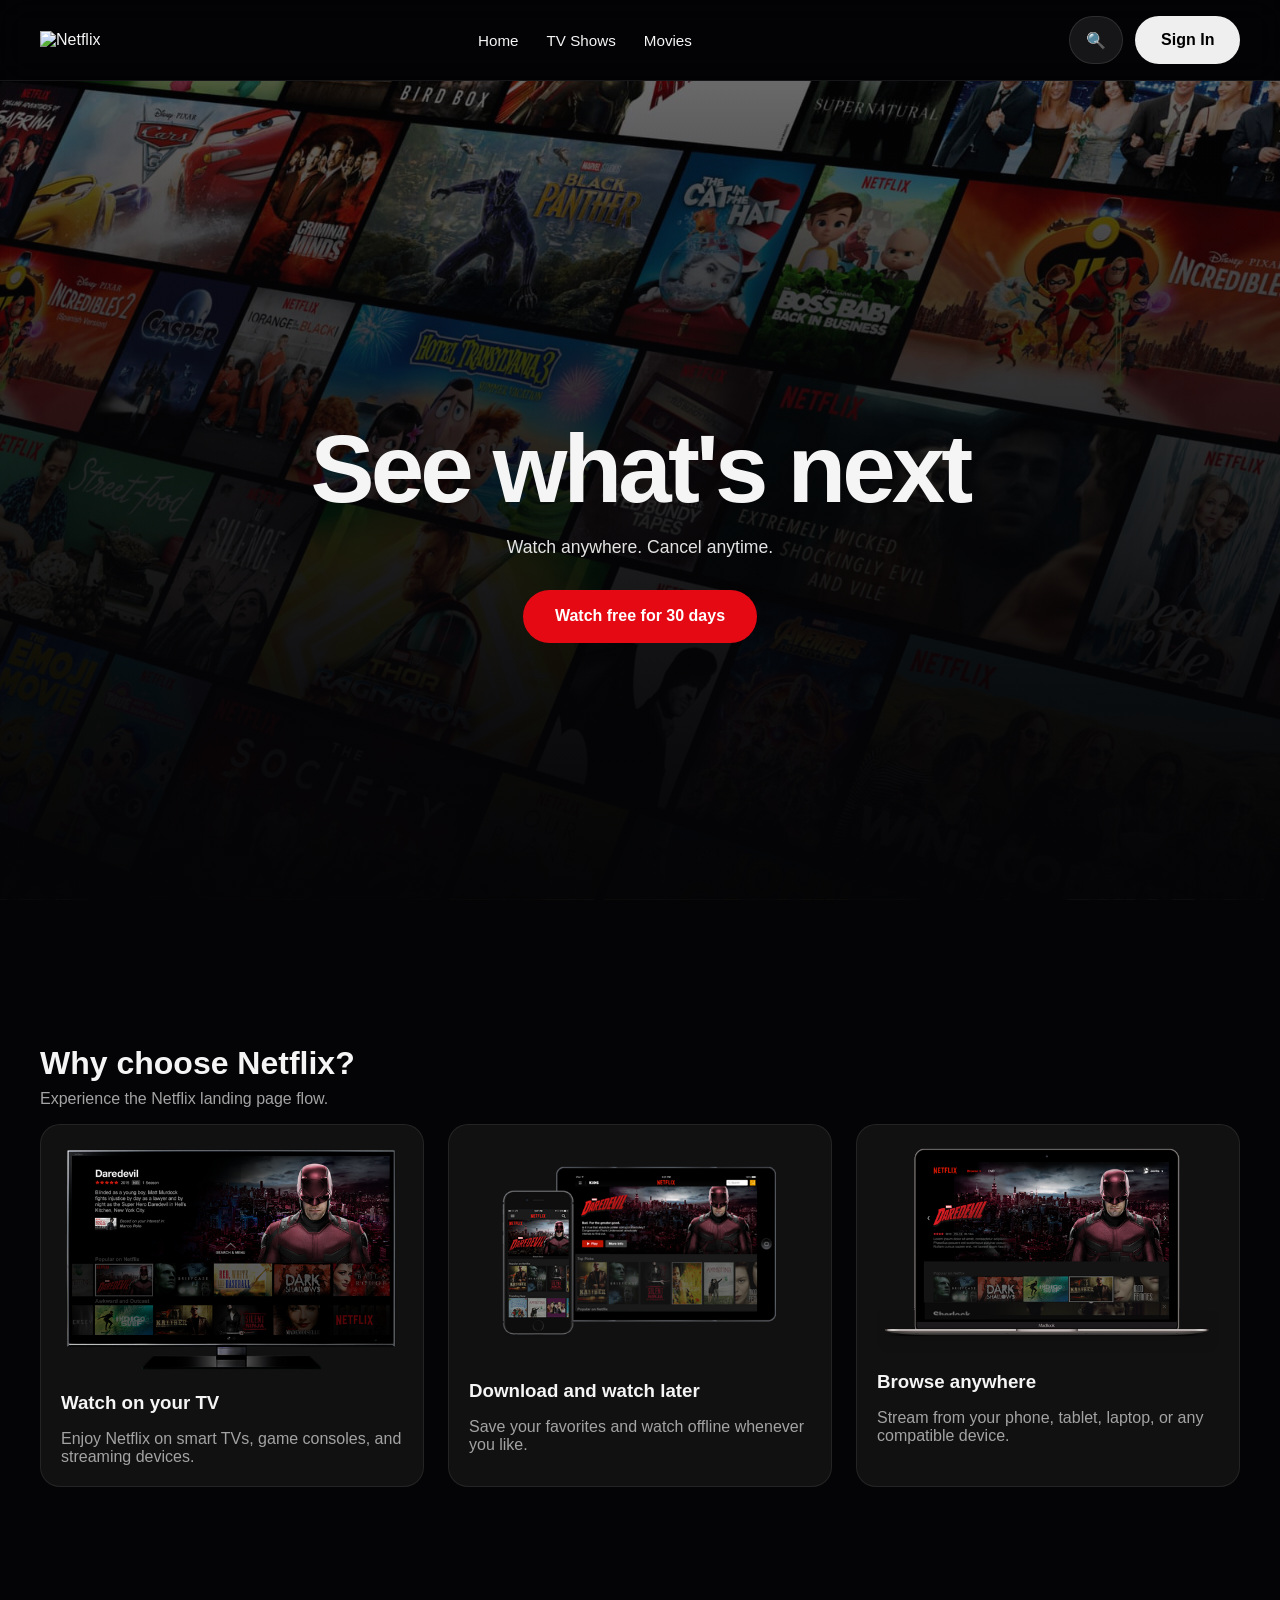
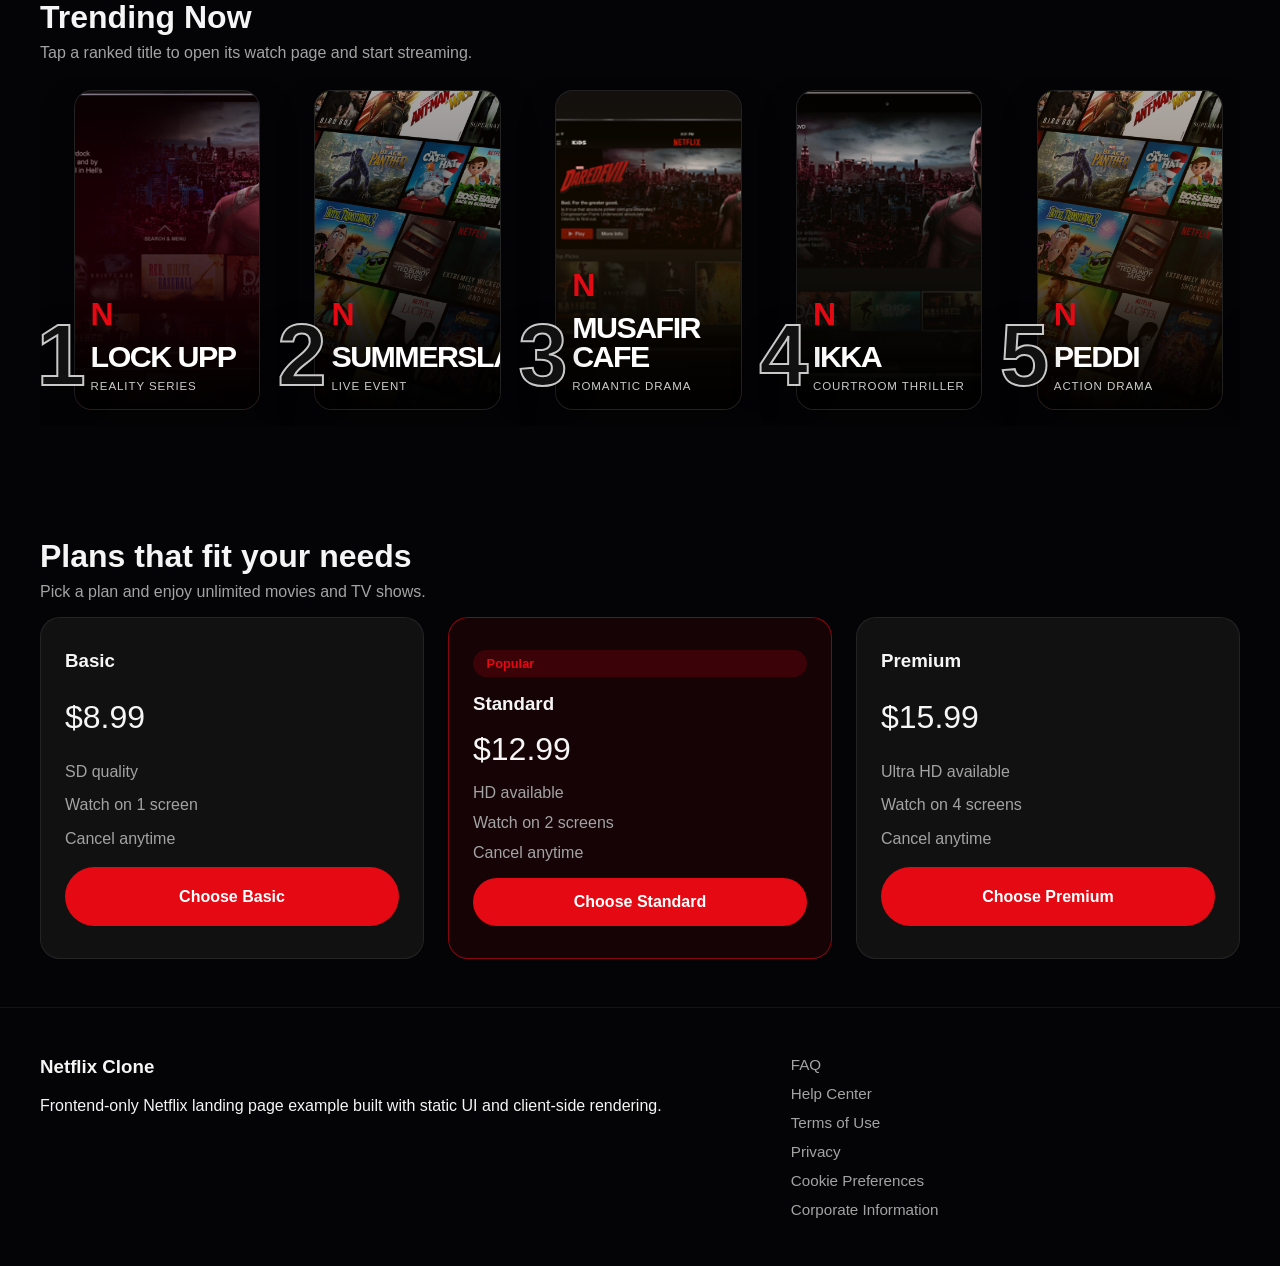
==== profile.html @ 7f23e6d3 "initial  commit" ====
<!DOCTYPE html>
<html lang="en">
  <head>
    <meta charset="UTF-8" />
    <meta name="viewport" content="width=device-width, initial-scale=1.0" />
    <title>Netflix Profile</title>
    <link rel="stylesheet" href="css/style.css" />
  </head>
  <body>
    <header class="navbar">
      <div class="container navbar-inner">
        <a href="index.html" class="logo">
          <img src="img/logo.png" alt="Netflix" />
        </a>
        <nav class="nav-links">
          <a href="index.html">Home</a>
          <a href="index.html#tv-shows">TV Shows</a>
          <a href="index.html#movies">Movies</a>
          <a href="profile.html" id="profile-link" class="hidden">Profile</a>
        </nav>
        <div class="nav-actions">
          <button id="signin-button" class="btn btn-signin">Sign In</button>
        </div>
      </div>
    </header>

    <main class="subpage-main">
      <section class="page-hero profile-hero">
        <div class="container page-hero-content">
          <p class="page-kicker">Account Space</p>
          <h1>Profile & My List</h1>
          <p>Manage your saved titles, switch viewers, and update playback preferences in one place.</p>
        </div>
      </section>

      <section class="mylist-section">
        <div class="container section-header">
          <h2>My List</h2>
          <p>Keep your next binge, downloads, and favorites ready to resume.</p>
        </div>
        <div class="container mylist-grid" id="mylist-grid"></div>
      </section>

      <section class="profile-section">
        <div class="container section-header">
          <h2>Profile & Settings</h2>
          <p>Manage profiles, language, playback, and subtitles quickly.</p>
        </div>
        <div class="container profile-grid">
          <div class="profiles-panel">
            <div class="profiles-header">
              <h3>Profiles</h3>
              <button class="btn btn-secondary" type="button">Add Profile</button>
            </div>
            <p id="profile-action-note" class="profile-note">Click a profile avatar to show settings.</p>
            <div class="profile-icons" id="profile-icons">
              <button class="profile-avatar yellow selected" data-profile="Aisha" type="button"><span>A</span></button>
              <button class="profile-avatar red" data-profile="Rahul" type="button"><span>R</span></button>
              <button class="profile-avatar blue" data-profile="Kids" type="button"><span>K</span></button>
              <button class="profile-avatar green" data-profile="Guest" type="button"><span>G</span></button>
            </div>
          </div>
          <div class="settings-panel" id="settings-panel">
            <div class="settings-summary">
              <p class="settings-kicker">Active Profile</p>
              <h3 id="active-profile-name">Aisha</h3>
              <p class="settings-copy">Personalized recommendations, autoplay previews, and subtitle choices update here.</p>
            </div>
            <div class="settings-row">
              <label>Language</label>
              <select>
                <option>English</option>
                <option>Spanish</option>
                <option>French</option>
              </select>
            </div>
            <div class="settings-row">
              <label>Playback Settings</label>
              <div class="toggle-switch">
                <span>Auto</span>
                <input type="checkbox" checked />
              </div>
            </div>
            <div class="settings-row">
              <label>Subtitles</label>
              <div class="toggle-switch">
                <span>On</span>
                <input type="checkbox" checked />
              </div>
            </div>
          </div>
        </div>
      </section>
    </main>

    <footer class="footer">
      <div class="container footer-grid">
        <div>
          <h3>Netflix Clone</h3>
          <p>Frontend-only Netflix landing page example built with static UI and client-side rendering.</p>
        </div>
        <nav class="footer-links">
          <a href="#">FAQ</a>
          <a href="#">Help Center</a>
          <a href="#">Terms of Use</a>
          <a href="#">Privacy</a>
          <a href="#">Cookie Preferences</a>
          <a href="#">Corporate Information</a>
        </nav>
      </div>
    </footer>

    <div class="modal hidden" id="signin-modal">
      <div class="modal-card">
        <button class="modal-close" id="close-modal" aria-label="Close sign in form">×</button>
        <h2>Sign In</h2>
        <p>Enter your email and password to sign in.</p>
        <form id="signin-form">
          <label for="signin-email">Email</label>
          <input type="email" id="signin-email" required placeholder="you@example.com" />
          <label for="signin-password">Password</label>
          <input type="password" id="signin-password" required placeholder="Password" />
          <button type="submit" class="btn btn-primary">Sign In</button>
          <p class="signin-status" id="signin-status"></p>
        </form>
      </div>
    </div>

    <script src="js/main.js" defer></script>
  </body>
</html>
---- css/style.css ----
﻿:root {
  --bg: #040406;
  --surface: #111;
  --surface-soft: #18191d;
  --text: #f5f5f5;
  --muted: #a3a3a3;
  --red: #e50914;
  --border: rgba(255, 255, 255, 0.08);
}

* {
  box-sizing: border-box;
}

html,
body {
  margin: 0;
  padding: 0;
  min-height: 100%;
  background: var(--bg);
  color: var(--text);
  font-family: "Inter", "Arial", sans-serif;
}

a {
  color: inherit;
  text-decoration: none;
}

body {
  overflow-x: hidden;
}

button,
input {
  font: inherit;
}

.container {
  width: min(1200px, calc(100% - 2rem));
  margin: 0 auto;
}

.navbar {
  position: sticky;
  top: 0;
  z-index: 20;
  background: rgba(4, 4, 6, 0.35);
  backdrop-filter: blur(16px);
  border-bottom: 1px solid rgba(255, 255, 255, 0.08);
}

.navbar-inner {
  display: flex;
  align-items: center;
  justify-content: space-between;
  gap: 1rem;
  padding: 1rem 0;
}

.logo img {
  height: 45px;
}

.nav-links {
  display: flex;
  gap: 1.75rem;
  flex-wrap: wrap;
}

.nav-links a {
  color: var(--text);
  font-size: 0.95rem;
  transition: color 0.2s ease;
}

.nav-links a:hover {
  color: var(--red);
}

.nav-actions {
  display: flex;
  align-items: center;
  gap: 0.75rem;
}

.search-wrapper {
  position: relative;
}

.search-input {
  width: 220px;
  padding: 0.75rem 1rem;
  border-radius: 999px;
  border: 1px solid rgba(255, 255, 255, 0.15);
  background: rgba(255, 255, 255, 0.06);
  color: var(--text);
  outline: none;
}

.search-input::placeholder {
  color: rgba(255, 255, 255, 0.6);
}

.hidden {
  display: none !important;
}

.icon-button {
  background: rgba(255, 255, 255, 0.08);
  border: 1px solid rgba(255, 255, 255, 0.1);
  color: var(--text);
  padding: 0.85rem 1rem;
  border-radius: 999px;
  cursor: pointer;
}

.btn {
  display: inline-flex;
  align-items: center;
  justify-content: center;
  border: none;
  border-radius: 999px;
  padding: 0.95rem 1.6rem;
  cursor: pointer;
  font-weight: 600;
}

.btn-primary {
  background: var(--red);
  color: #fff;
}

.btn-secondary {
  background: rgba(255, 255, 255, 0.08);
  color: var(--text);
}

.hero {
  position: relative;
  min-height: 100vh;
  background: linear-gradient(to bottom, rgba(4, 4, 6, 0.2), rgba(4, 4, 6, 0.95)),
    url("../img/background.jpg") center/cover no-repeat;
  background-attachment: fixed;
  display: flex;
  align-items: center;
}

.hero-overlay {
  position: absolute;
  inset: 0;
  background: linear-gradient(180deg, rgba(4, 4, 6, 0.26), rgba(4, 4, 6, 0.96));
}

.hero-content {
  position: relative;
  z-index: 1;
  max-width: 820px;
  margin: 0 auto;
  padding: 6rem 0;
  text-align: center;
}

.hero h1 {
  font-size: clamp(3rem, 8vw, 6rem);
  line-height: 1.02;
  margin: 0 0 1.2rem;
  letter-spacing: -0.04em;
}

.hero p {
  font-size: 1.1rem;
  color: var(--text);
  margin: 0 auto 2rem;
  opacity: 0.92;
  max-width: 34rem;
}

.hero-cta {
  display: inline-flex;
  padding: 1.1rem 2rem;
  font-size: 1rem;
}

.subpage-main {
  padding-bottom: 3rem;
}

.page-hero {
  position: relative;
  padding: 7rem 0 3rem;
  background:
    linear-gradient(180deg, rgba(4, 4, 6, 0.56), rgba(4, 4, 6, 0.9)),
    url("../img/background.jpg") center 20%/cover no-repeat;
}

.page-hero-content {
  max-width: 640px;
}

.page-kicker {
  margin: 0 0 0.75rem;
  color: rgba(255, 255, 255, 0.72);
  font-size: 0.8rem;
  letter-spacing: 0.08em;
  text-transform: uppercase;
}

.page-hero h1 {
  margin: 0 0 1rem;
  font-size: clamp(2.8rem, 5vw, 4.4rem);
  letter-spacing: -0.04em;
}

.page-hero p {
  margin: 0;
  color: rgba(255, 255, 255, 0.82);
  max-width: 36rem;
}

.section-header {
  padding: 4rem 0 1rem;
}

.section-header h2 {
  font-size: 2rem;
  margin: 0 0 0.5rem;
}

.section-header p {
  color: var(--muted);
  margin: 0;
}

.feature-section,
.trending-section,
.pricing-section {
  padding-bottom: 3rem;
}

.feature-grid {
  display: grid;
  grid-template-columns: repeat(3, minmax(0, 1fr));
  gap: 1.5rem;
}

.feature-card {
  background: var(--surface);
  border: 1px solid var(--border);
  border-radius: 20px;
  padding: 1.25rem;
  display: flex;
  flex-direction: column;
  gap: 1rem;
}

.feature-card img {
  width: 100%;
  border-radius: 16px;
  object-fit: cover;
}

.feature-card h3 {
  margin: 0;
}

.feature-card p {
  color: var(--muted);
  margin: 0;
}

.cards-grid {
  display: grid;
  grid-auto-flow: column;
  grid-auto-columns: 220px;
  gap: 1.3rem;
  overflow-x: auto;
  padding: 0.75rem 0 1rem;
  scrollbar-width: none;
}

.cards-grid::-webkit-scrollbar {
  display: none;
}

.card {
  position: relative;
  min-height: 320px;
  transition: transform 0.25s ease;
}

.card:hover {
  transform: translateY(-6px);
}

.card-link {
  display: block;
}

.card-rank {
  position: absolute;
  left: -0.2rem;
  bottom: 1rem;
  z-index: 2;
  font-size: 5.5rem;
  line-height: 0.9;
  font-weight: 900;
  color: #111;
  -webkit-text-stroke: 2px rgba(255, 255, 255, 0.78);
  text-shadow: 0 10px 28px rgba(0, 0, 0, 0.6);
}

.card-poster-shell {
  position: relative;
  margin-left: 2.1rem;
  min-height: 320px;
  overflow: hidden;
  border-radius: 18px;
  background: #0f0f10;
  border: 1px solid var(--border);
  box-shadow: 0 16px 36px rgba(0, 0, 0, 0.28);
}

.card-media {
  position: absolute;
  inset: 0;
  width: 100%;
  height: 100%;
  background-position: center;
  background-size: cover;
  transform: scale(1.03);
}

.card-media::after {
  content: "";
  position: absolute;
  inset: 0;
  background:
    linear-gradient(180deg, rgba(0, 0, 0, 0.05) 0%, rgba(0, 0, 0, 0.08) 28%, rgba(0, 0, 0, 0.82) 100%);
}

.card-banner {
  position: absolute;
  bottom: 0;
  left: 0;
  right: 0;
  z-index: 1;
  padding: 1rem 1rem 1.1rem;
  background: linear-gradient(180deg, transparent, rgba(0, 0, 0, 0.92));
}

.card-badge {
  margin: 0 0 0.55rem;
  color: var(--red);
  font-size: 2rem;
  font-weight: 800;
  letter-spacing: -0.08em;
}

.card-title {
  margin: 0;
  color: #fff;
  font-size: 1.9rem;
  line-height: 0.95;
  letter-spacing: -0.05em;
  text-transform: uppercase;
}

.card-meta {
  color: rgba(255, 255, 255, 0.8);
  font-size: 0.72rem;
  letter-spacing: 0.08em;
  text-transform: uppercase;
  margin: 0.55rem 0 0;
}

.pricing-grid {
  display: grid;
  grid-template-columns: repeat(3, minmax(0, 1fr));
  gap: 1.5rem;
}

.pricing-card {
  background: var(--surface);
  border: 1px solid var(--border);
  border-radius: 20px;
  padding: 2rem 1.5rem;
  display: grid;
  gap: 1rem;
}

.pricing-card.featured {
  border-color: rgba(229, 9, 20, 0.55);
  background: rgba(229, 9, 20, 0.08);
}

.pricing-card .badge {
  display: inline-flex;
  padding: 0.35rem 0.85rem;
  border-radius: 999px;
  background: rgba(229, 9, 20, 0.18);
  color: var(--red);
  font-size: 0.8rem;
  font-weight: 700;
}

.pricing-card h3 {
  margin: 0;
}

.price {
  font-size: 2rem;
  margin: 0;
}

.pricing-card ul {
  list-style: none;
  padding: 0;
  margin: 0;
  display: grid;
  gap: 0.75rem;
}

.pricing-card li {
  color: var(--muted);
}

.mylist-section,
.profile-section {
  padding-bottom: 3rem;
}

.mylist-grid,
.profile-grid {
  background: var(--surface);
  border: 1px solid var(--border);
  border-radius: 20px;
  padding: 1.5rem;
}

.player-badge {
  display: inline-flex;
  align-items: center;
  justify-content: center;
  width: 2.5rem;
  height: 2.5rem;
  background: var(--red);
  color: #fff;
  border-radius: 50%;
  font-weight: 700;
}

.watch-branding {
  display: flex;
  align-items: center;
  gap: 1rem;
}

.watch-logo {
  height: 40px;
  width: auto;
}

.watch-profile-chip {
  display: flex;
  align-items: center;
  gap: 0.75rem;
  padding: 0.45rem 0.85rem 0.45rem 0.45rem;
  border-radius: 999px;
  background: rgba(255, 255, 255, 0.06);
  border: 1px solid rgba(255, 255, 255, 0.08);
}

.watch-profile-avatar {
  display: inline-flex;
  align-items: center;
  justify-content: center;
  width: 2.2rem;
  height: 2.2rem;
  border-radius: 50%;
  color: #fff;
  font-weight: 700;
}

.watch-profile-avatar.yellow { background: #f4c145; }
.watch-profile-avatar.red { background: #e50914; }
.watch-profile-avatar.blue { background: #2d87f0; }
.watch-profile-avatar.green { background: #2eb935; }

.watch-profile-copy p,
.watch-profile-copy strong {
  margin: 0;
}

.watch-profile-copy p {
  color: rgba(255, 255, 255, 0.62);
  font-size: 0.7rem;
  letter-spacing: 0.08em;
  text-transform: uppercase;
}

.watch-profile-copy strong {
  display: block;
  font-size: 0.95rem;
}

.watch-section {
  padding: 2rem 0 3rem;
}

.watch-layout {
  display: grid;
  grid-template-columns: minmax(0, 1.8fr) minmax(280px, 0.9fr);
  gap: 1.5rem;
}

.watch-player-card,
.watch-side-panel {
  background: var(--surface);
  border: 1px solid var(--border);
  border-radius: 24px;
  padding: 1.5rem;
}

.watch-player-top,
.watch-controls-row {
  display: flex;
  align-items: center;
  justify-content: space-between;
  gap: 1rem;
}

.watch-stage {
  position: relative;
  margin: 1.25rem 0;
  border-radius: 20px;
  overflow: hidden;
  background: #000;
}

.featured-video {
  display: block;
  width: 100%;
  min-height: 280px;
  background: #000;
}

.video-overlay-button {
  position: absolute;
  inset: 50% auto auto 50%;
  transform: translate(-50%, -50%);
  width: 5rem;
  height: 5rem;
  border-radius: 50%;
  border: 1px solid rgba(255, 255, 255, 0.12);
  background: rgba(0, 0, 0, 0.5);
  color: #fff;
  font-size: 1.6rem;
  cursor: pointer;
}

.watch-controls {
  display: grid;
  gap: 1rem;
}

.video-progress {
  width: 100%;
  accent-color: var(--red);
}

.watch-actions {
  display: flex;
  gap: 0.75rem;
  flex-wrap: wrap;
}

.control-pill {
  min-width: 3.2rem;
}

.watch-time {
  display: inline-flex;
  gap: 0.4rem;
  color: rgba(255, 255, 255, 0.76);
}

.watch-side-panel h2,
.watch-list-item h3 {
  margin: 0;
}

.watch-side-panel p {
  color: var(--muted);
}

.watch-list {
  display: grid;
  gap: 1rem;
}

.watch-list-item {
  display: grid;
  grid-template-columns: 108px 1fr;
  gap: 0.9rem;
  padding: 0.8rem;
  border-radius: 18px;
  background: var(--surface-soft);
  border: 1px solid rgba(255, 255, 255, 0.06);
}

.watch-list-item.active {
  border-color: rgba(229, 9, 20, 0.45);
  box-shadow: inset 0 0 0 1px rgba(229, 9, 20, 0.2);
}

.watch-list-thumb {
  min-height: 72px;
  border-radius: 12px;
  background-position: center;
  background-size: cover;
}

.watch-list-category {
  margin: 0 0 0.35rem;
  color: rgba(255, 255, 255, 0.65);
  font-size: 0.75rem;
  letter-spacing: 0.08em;
  text-transform: uppercase;
}

.mylist-grid {
  display: grid;
  grid-template-columns: repeat(4, minmax(0, 1fr));
  gap: 1rem;
}

.mylist-item {
  position: relative;
  min-height: 140px;
  border-radius: 16px;
  overflow: hidden;
  background: rgba(255,255,255,0.04);
  border: 1px solid rgba(255,255,255,0.08);
  transition: transform 0.25s ease, border-color 0.25s ease;
}

.mylist-item:hover {
  transform: translateY(-4px);
  border-color: rgba(255, 255, 255, 0.18);
}

.mylist-media {
  position: absolute;
  inset: 0;
  background-position: center;
  background-size: cover;
}

.mylist-media::after {
  content: "";
  position: absolute;
  inset: 0;
  background: linear-gradient(180deg, rgba(0, 0, 0, 0.1), rgba(0, 0, 0, 0.88));
}

.mylist-banner {
  position: absolute;
  inset: auto 0 0 0;
  padding: 1rem;
  z-index: 1;
}

.mylist-title,
.mylist-detail {
  margin: 0;
}

.mylist-title {
  font-size: 1rem;
}

.mylist-detail {
  color: rgba(255, 255, 255, 0.74);
  font-size: 0.75rem;
  letter-spacing: 0.08em;
  text-transform: uppercase;
  margin-bottom: 0.35rem;
}

.profile-grid {
  display: grid;
  grid-template-columns: 1fr 1.1fr;
  gap: 1.5rem;
}

.profiles-panel,
.settings-panel {
  background: var(--surface-soft);
  border: 1px solid var(--border);
  border-radius: 20px;
  padding: 1.5rem;
}

.profiles-header {
  display: flex;
  justify-content: space-between;
  align-items: center;
  gap: 1rem;
  margin-bottom: 1rem;
}

.profile-icons {
  display: grid;
  grid-template-columns: repeat(4, minmax(0, 1fr));
  gap: 1rem;
}

.profile-avatar {
  border: none;
  width: 100%;
  padding-top: 100%;
  border-radius: 16px;
  position: relative;
  cursor: pointer;
  transition: transform 0.2s ease, border-color 0.2s ease;
}

.profile-avatar:hover {
  transform: translateY(-2px);
}

.profile-avatar::after {
  content: "";
  position: absolute;
  inset: 0;
  border-radius: 16px;
}

.profile-avatar span {
  position: absolute;
  inset: 0;
  display: grid;
  place-items: center;
  z-index: 1;
  font-size: 1.8rem;
  font-weight: 700;
  color: #fff;
}

.profile-avatar.selected {
  outline: 3px solid rgba(229, 9, 20, 0.8);
}

.profile-avatar.yellow::after { background: #f4c145; }
.profile-avatar.red::after { background: #e50914; }
.profile-avatar.blue::after { background: #2d87f0; }
.profile-avatar.green::after { background: #2eb935; }

.settings-row {
  display: grid;
  gap: 0.75rem;
  margin-bottom: 1.25rem;
}

.settings-row label {
  color: var(--muted);
}

.settings-row select,
.settings-row input[type="checkbox"] {
  background: rgba(255,255,255,0.05);
  color: var(--text);
  border: 1px solid rgba(255,255,255,0.12);
  border-radius: 14px;
  padding: 0.9rem 1rem;
  width: 100%;
  outline: none;
}

.toggle-switch {
  display: flex;
  align-items: center;
  justify-content: space-between;
  gap: 1rem;
}

.toggle-switch span {
  color: var(--text);
}

.profile-note {
  color: var(--muted);
  margin: 0 0 1rem;
}

.settings-summary {
  margin-bottom: 1.25rem;
}

.settings-kicker {
  margin: 0 0 0.35rem;
  color: rgba(255, 255, 255, 0.72);
  font-size: 0.75rem;
  letter-spacing: 0.08em;
  text-transform: uppercase;
}

.settings-summary h3 {
  margin: 0 0 0.35rem;
  font-size: 1.5rem;
}

.settings-copy {
  margin: 0;
  color: var(--muted);
}

.footer {
  border-top: 1px solid rgba(255, 255, 255, 0.06);
  padding: 3rem 0;
}

.footer-grid {
  display: grid;
  grid-template-columns: 1.6fr 1fr;
  gap: 2rem;
}

.footer h3 {
  margin-top: 0;
}

.footer-links {
  display: grid;
  gap: 0.75rem;
}

.footer-links a {
  color: var(--muted);
  font-size: 0.95rem;
}

.modal {
  position: fixed;
  inset: 0;
  display: grid;
  place-items: center;
  background: rgba(0, 0, 0, 0.7);
  padding: 1.5rem;
  z-index: 50;
}

.modal-card {
  width: min(440px, 100%);
  background: var(--surface);
  border-radius: 24px;
  border: 1px solid var(--border);
  padding: 2rem;
  position: relative;
}

.modal-close {
  position: absolute;
  top: 1rem;
  right: 1rem;
  border: none;
  background: transparent;
  color: var(--text);
  font-size: 1.75rem;
  cursor: pointer;
}

.modal-card h2 {
  margin-top: 0;
}

.modal-card p {
  color: var(--muted);
  margin-bottom: 1.5rem;
}

.modal-card form {
  display: grid;
  gap: 1rem;
}

.modal-card label {
  font-size: 0.9rem;
  color: var(--muted);
}

.modal-card input {
  width: 100%;
  padding: 0.95rem 1rem;
  border-radius: 14px;
  border: 1px solid rgba(255, 255, 255, 0.12);
  background: rgba(255, 255, 255, 0.05);
  color: var(--text);
}

.modal-card input:focus {
  outline: 2px solid rgba(229, 9, 20, 0.4);
}

.signin-status {
  color: var(--red);
  min-height: 1.2rem;
  margin: 0;
}

.empty-state {
  color: var(--muted);
  padding: 2rem;
  text-align: center;
  border: 1px dashed rgba(255, 255, 255, 0.1);
  border-radius: 16px;
}

@media (max-width: 1024px) {
  .feature-grid,
  .pricing-grid,
  .footer-grid {
    grid-template-columns: 1fr 1fr;
  }

  .watch-layout {
    grid-template-columns: 1fr;
  }

  .cards-grid {
    grid-auto-columns: 200px;
  }
}

@media (max-width: 760px) {
  .navbar-inner,
  .hero-buttons,
  .nav-actions {
    flex-direction: column;
    align-items: stretch;
  }

  .nav-links {
    justify-content: center;
  }

  .hero {
    min-height: 60vh;
  }

  .hero-content {
    padding: 3rem 0;
  }

  .cards-grid,
  .feature-grid,
  .pricing-grid,
  .footer-grid,
  .mylist-grid,
  .profile-grid {
    grid-template-columns: 1fr;
  }

  .cards-grid {
    grid-auto-columns: 170px;
  }

  .watch-player-top,
  .watch-controls-row,
  .watch-branding {
    flex-direction: column;
    align-items: stretch;
  }

  .watch-profile-chip {
    justify-content: center;
  }

  .card {
    min-height: 280px;
  }

  .card-poster-shell {
    min-height: 280px;
    margin-left: 1.8rem;
  }

  .card-rank {
    font-size: 4.2rem;
    left: -0.1rem;
  }

  .card-title {
    font-size: 1.45rem;
  }

  .search-input {
    width: 100%;
  }
}
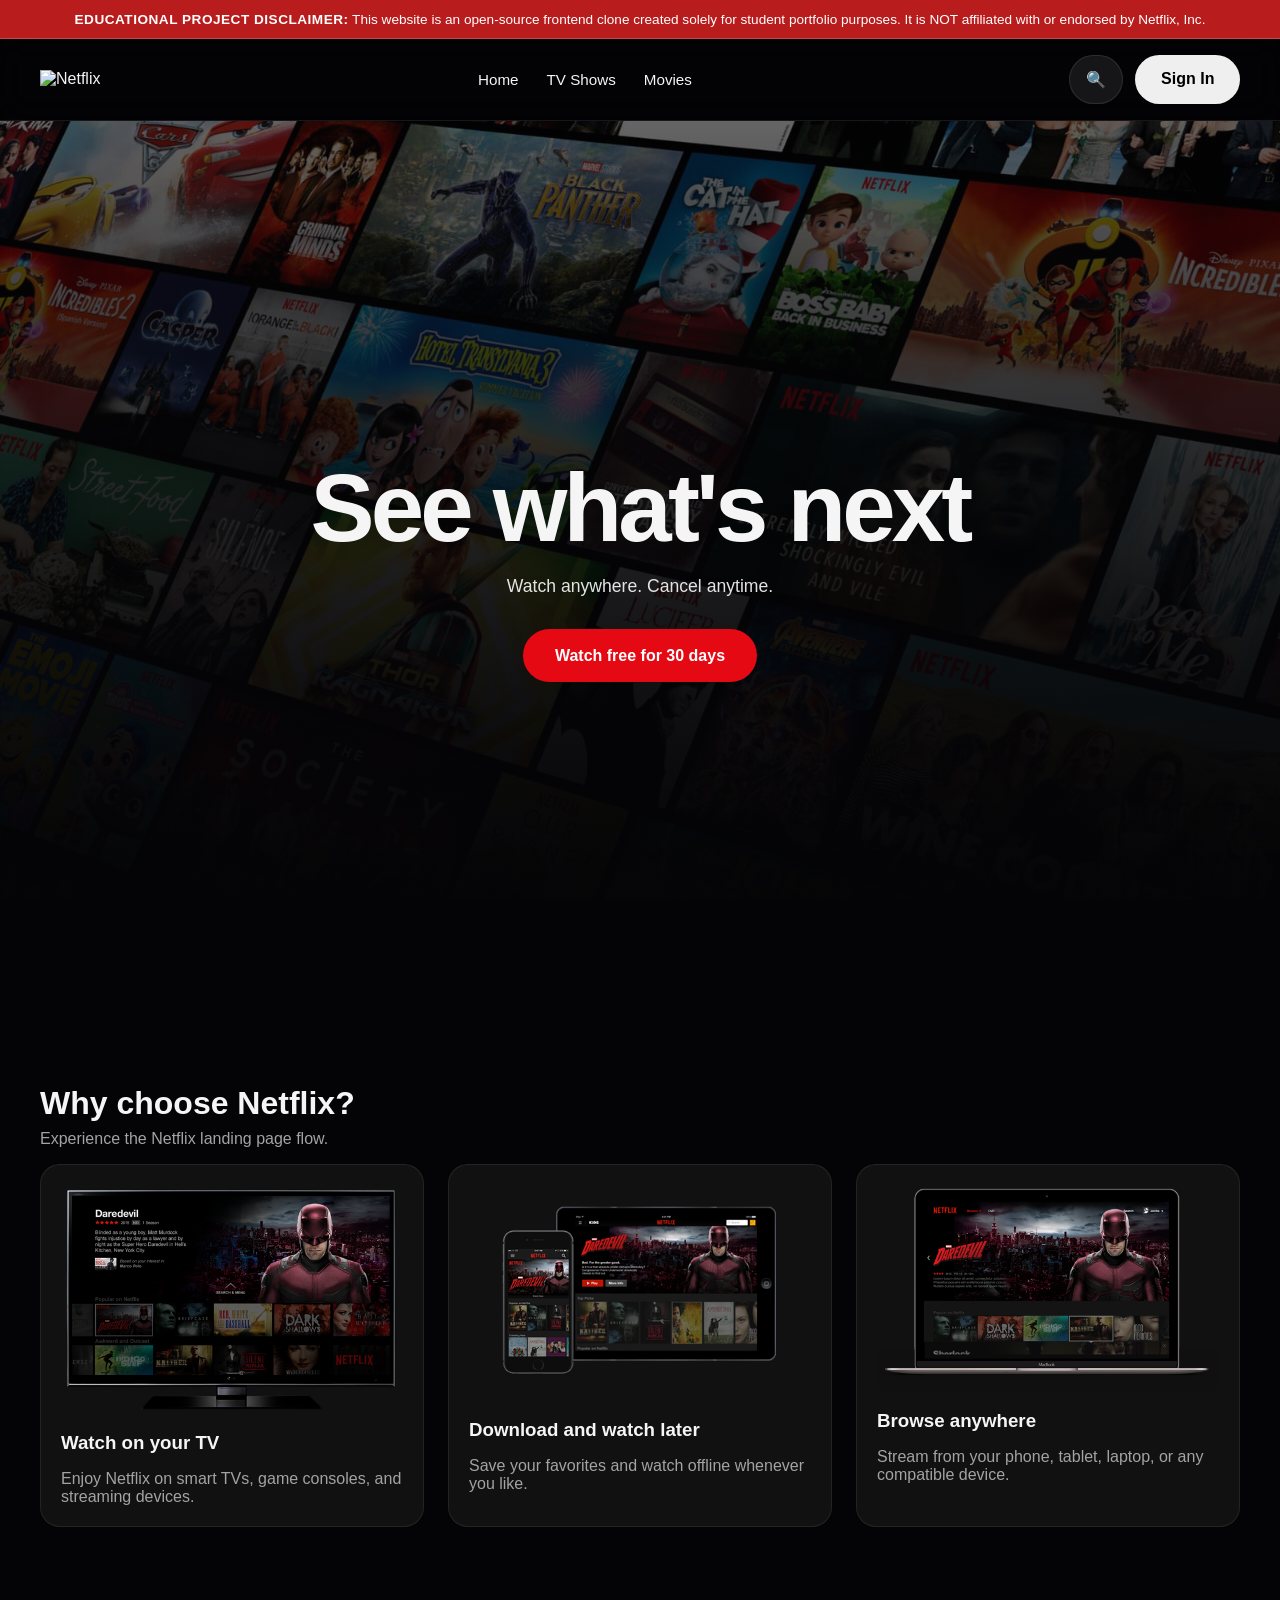
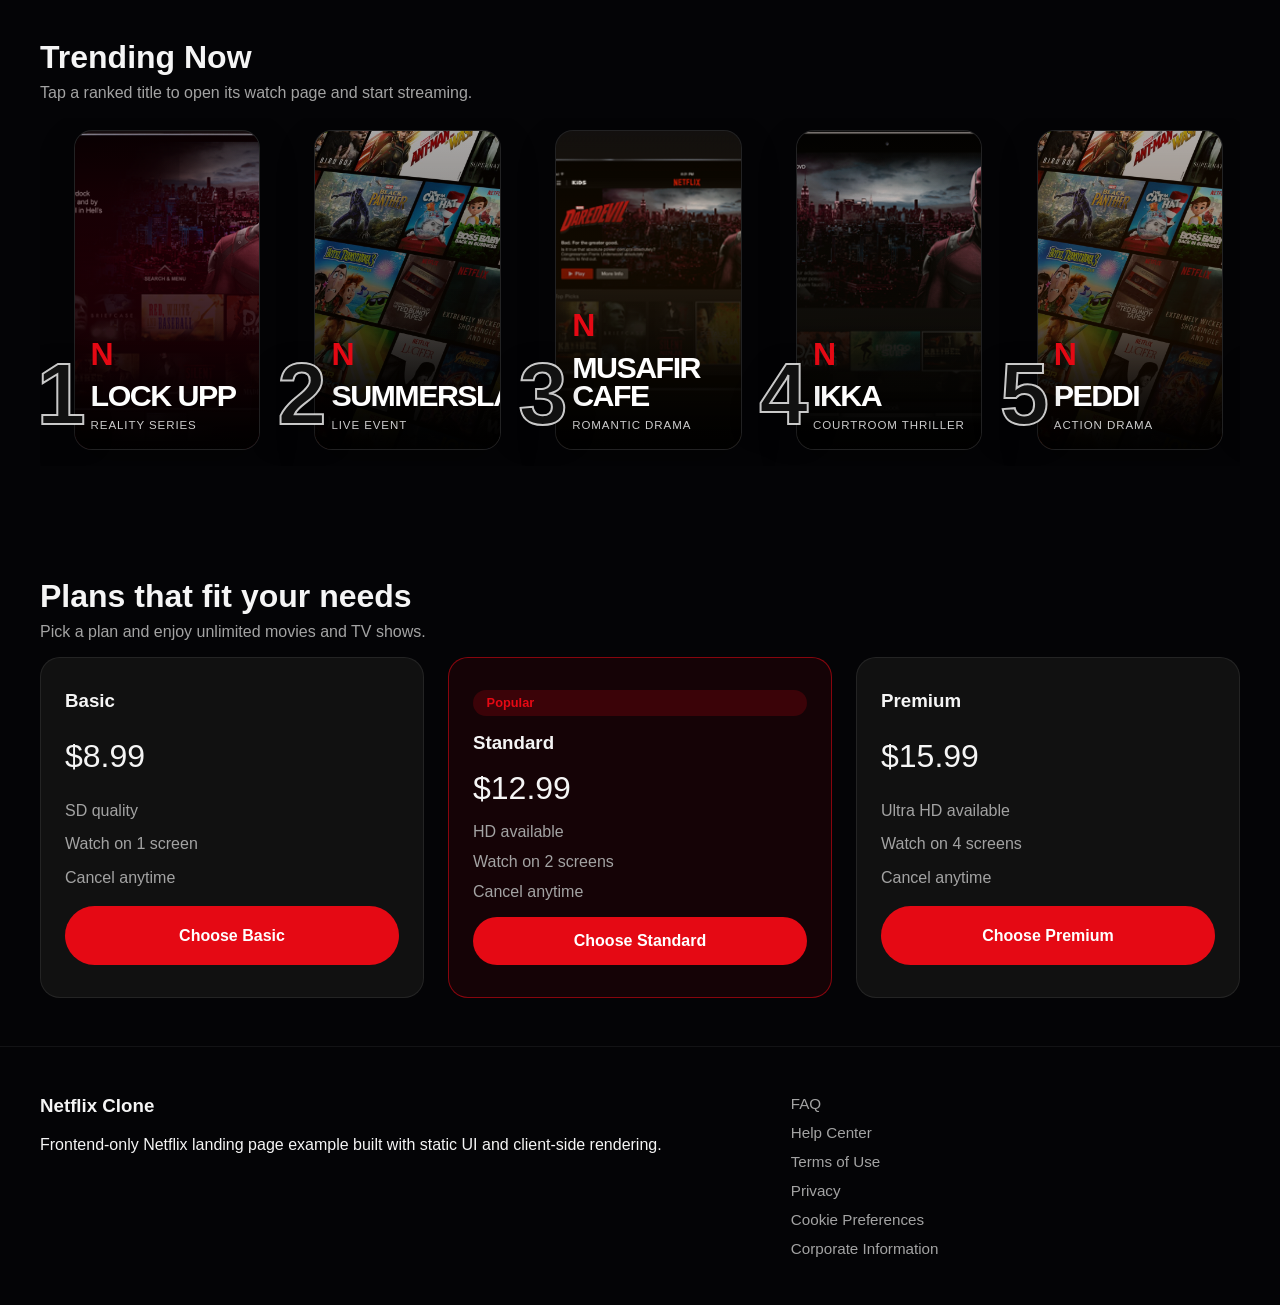
==== commit f50cb0b7: "Fix: Remove credential inputs and add educational disclaimer for Safe Browsing compliance" ====
--- a/profile.html
+++ b/profile.html
@@ -3,10 +3,14 @@
   <head>
     <meta charset="UTF-8" />
     <meta name="viewport" content="width=device-width, initial-scale=1.0" />
-    <title>Netflix Profile</title>
+    <meta name="disclaimer" content="Educational frontend clone for student portfolio demonstration only. Not affiliated with Netflix." />
+    <title>Netflix Profile (Educational Portfolio Demo)</title>
     <link rel="stylesheet" href="css/style.css" />
   </head>
   <body>
+    <div class="educational-disclaimer-banner">
+      <span><strong>Educational Project Disclaimer:</strong> This website is an open-source frontend clone created solely for student portfolio purposes. It is NOT affiliated with or endorsed by Netflix, Inc.</span>
+    </div>
     <header class="navbar">
       <div class="container navbar-inner">
         <a href="index.html" class="logo">
@@ -112,15 +116,13 @@
 
     <div class="modal hidden" id="signin-modal">
       <div class="modal-card">
-        <button class="modal-close" id="close-modal" aria-label="Close sign in form">×</button>
-        <h2>Sign In</h2>
-        <p>Enter your email and password to sign in.</p>
+        <button class="modal-close" id="close-modal" aria-label="Close modal">×</button>
+        <h2>Demo Guest Login</h2>
+        <div class="demo-disclaimer-text">
+          ⚠️ <strong>Portfolio Demo:</strong> This is a student frontend project. No real passwords or credentials are collected or required.
+        </div>
         <form id="signin-form">
-          <label for="signin-email">Email</label>
-          <input type="email" id="signin-email" required placeholder="you@example.com" />
-          <label for="signin-password">Password</label>
-          <input type="password" id="signin-password" required placeholder="Password" />
-          <button type="submit" class="btn btn-primary">Sign In</button>
+          <button type="submit" class="btn btn-primary" style="width: 100%;">Enter Demo Profile</button>
           <p class="signin-status" id="signin-status"></p>
         </form>
       </div>
--- a/css/style.css
+++ b/css/style.css
@@ -1,4 +1,4 @@
-﻿:root {
+:root {
   --bg: #040406;
   --surface: #111;
   --surface-soft: #18191d;
@@ -29,6 +29,33 @@
 
 body {
   overflow-x: hidden;
+}
+
+.educational-disclaimer-banner {
+  background: #b91c1c;
+  color: #ffffff;
+  text-align: center;
+  padding: 0.6rem 1rem;
+  font-size: 0.85rem;
+  font-weight: 500;
+  line-height: 1.4;
+  border-bottom: 1px solid rgba(255, 255, 255, 0.2);
+}
+
+.educational-disclaimer-banner strong {
+  font-weight: 700;
+  text-transform: uppercase;
+  letter-spacing: 0.5px;
+}
+
+.demo-disclaimer-text {
+  background: rgba(229, 9, 20, 0.15);
+  border: 1px solid rgba(229, 9, 20, 0.4);
+  color: #e2e8f0;
+  padding: 0.75rem;
+  border-radius: 6px;
+  font-size: 0.9rem;
+  margin-bottom: 1rem;
 }
 
 button,
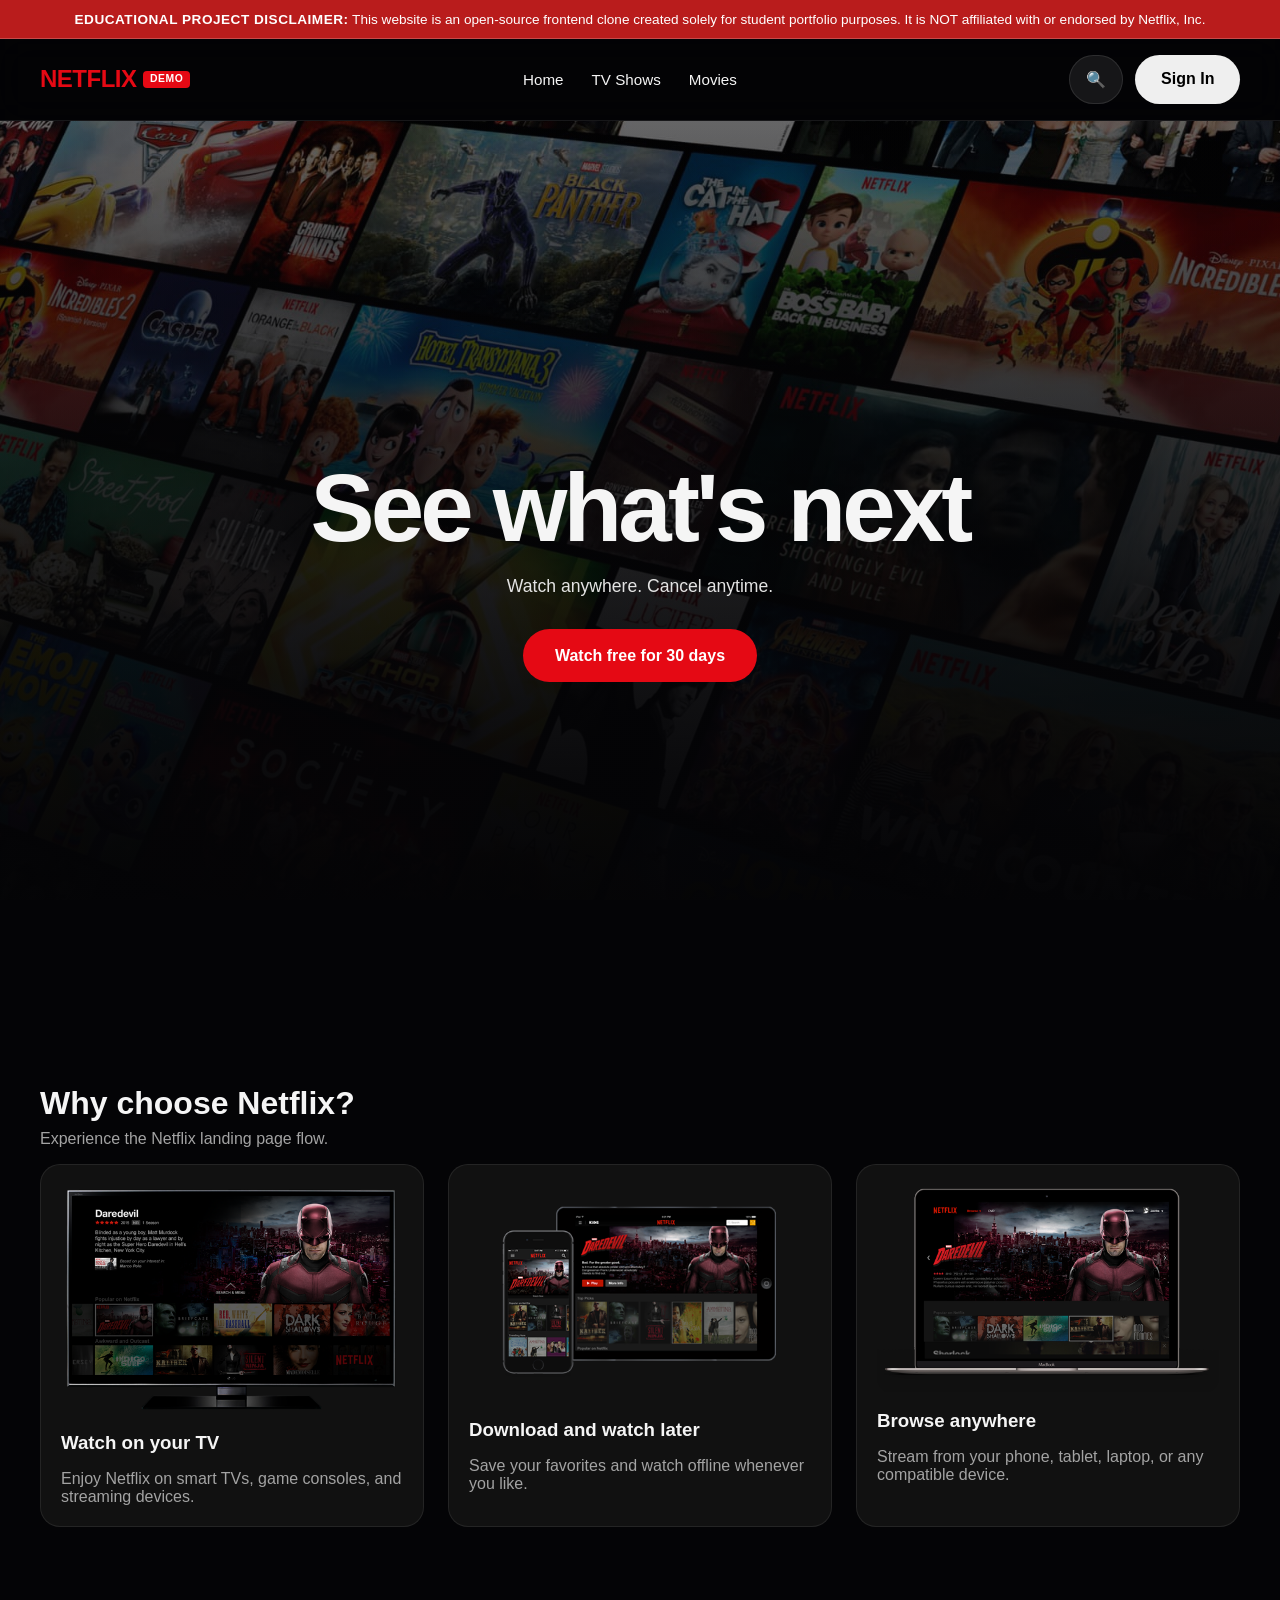
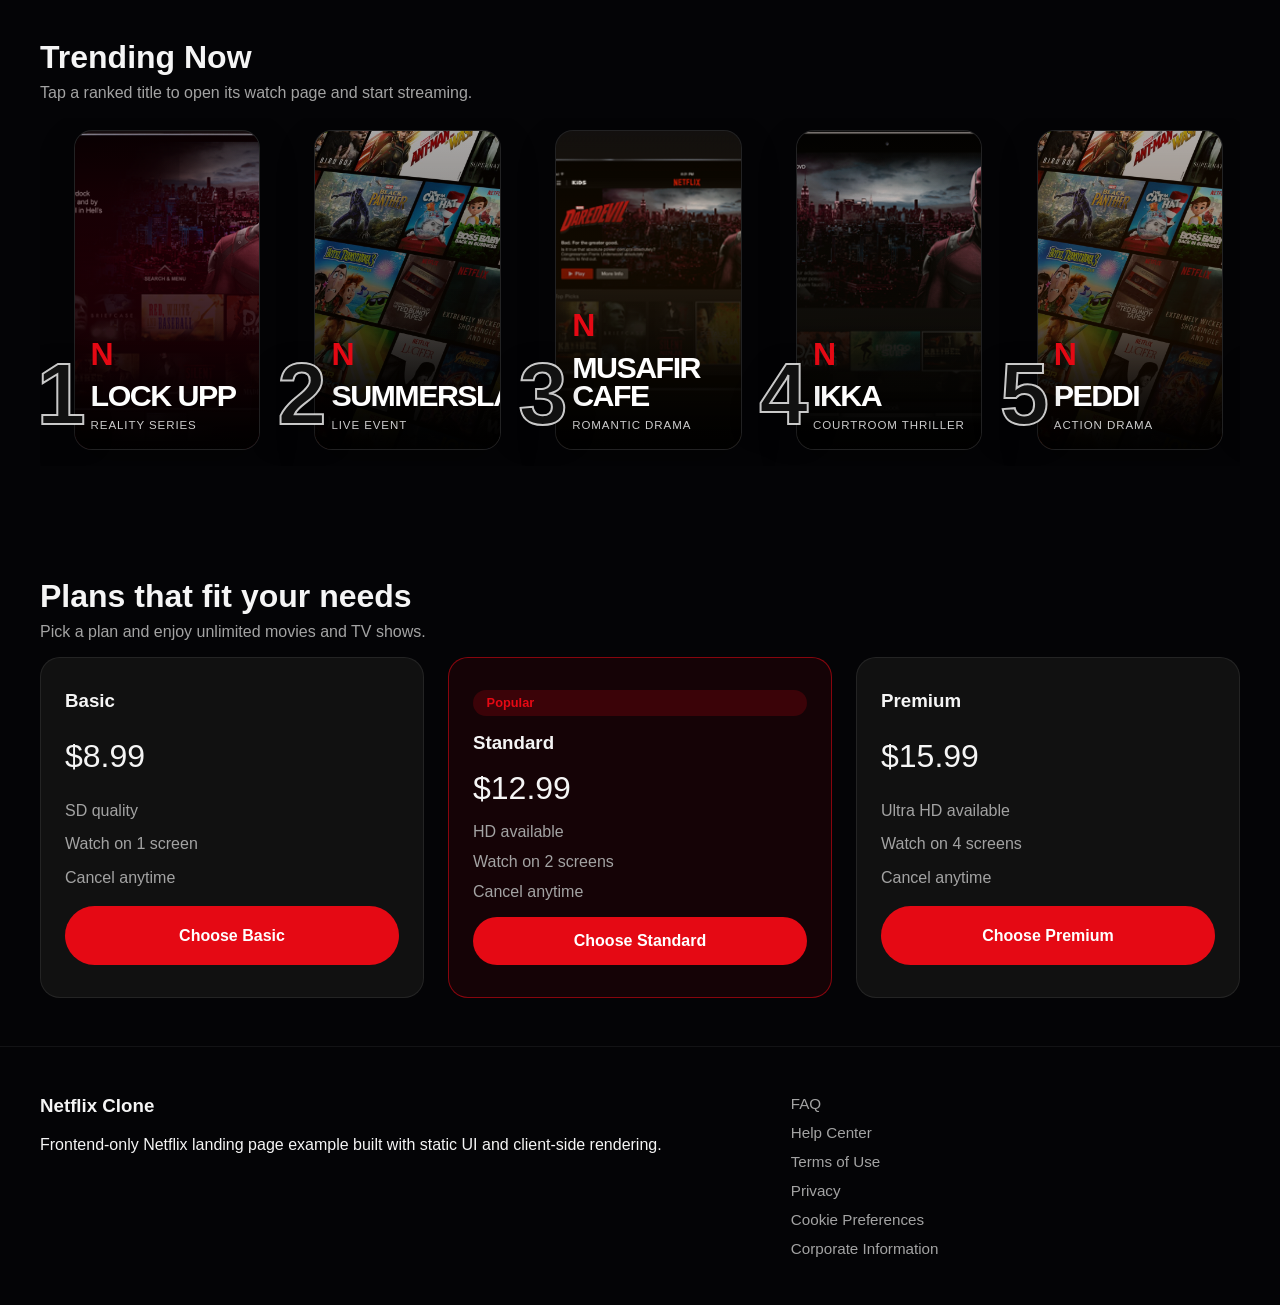
==== commit d62ed9bd: "Fix: Replace logo img with text logo to resolve Safe Browsing brand asset flags" ====
--- a/profile.html
+++ b/profile.html
@@ -13,8 +13,8 @@
     </div>
     <header class="navbar">
       <div class="container navbar-inner">
-        <a href="index.html" class="logo">
-          <img src="img/logo.png" alt="Netflix" />
+        <a href="index.html" class="logo-text">
+          NETFLIX <span class="logo-badge">DEMO</span>
         </a>
         <nav class="nav-links">
           <a href="index.html">Home</a>
--- a/css/style.css
+++ b/css/style.css
@@ -87,6 +87,29 @@
 
 .logo img {
   height: 45px;
+}
+
+.logo-text {
+  font-size: 1.5rem;
+  font-weight: 900;
+  color: var(--red);
+  letter-spacing: -0.5px;
+  text-transform: uppercase;
+  display: inline-flex;
+  align-items: center;
+  gap: 0.4rem;
+  line-height: 1;
+}
+
+.logo-badge {
+  font-size: 0.65rem;
+  background: var(--red);
+  color: #ffffff;
+  padding: 0.2rem 0.45rem;
+  border-radius: 4px;
+  font-weight: 700;
+  letter-spacing: 0.5px;
+  vertical-align: middle;
 }
 
 .nav-links {
